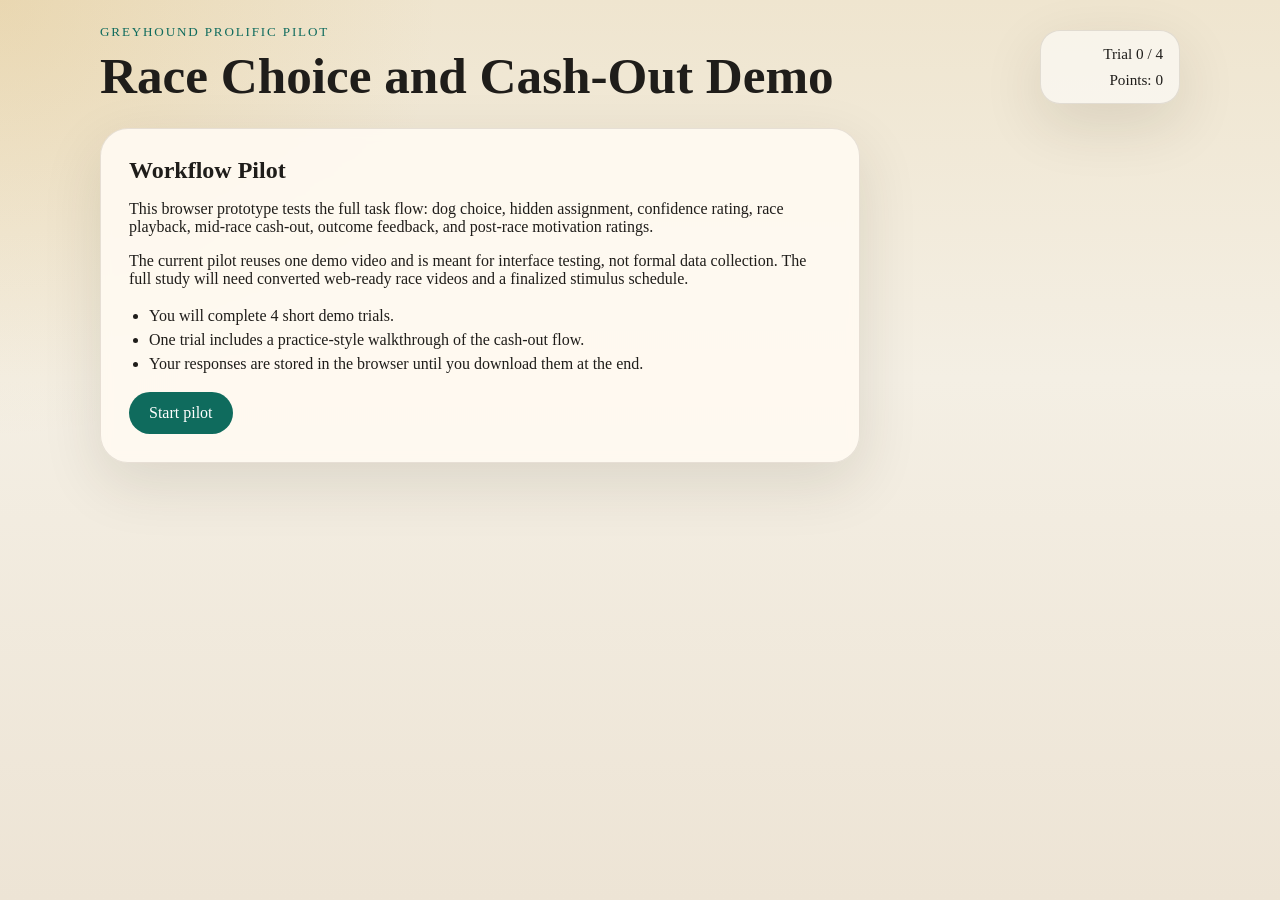
==== docs/index.html @ 914d217c "Make race playback more realistic and lock video UI" ====
<!doctype html>
<html lang="en">
  <head>
    <meta charset="utf-8">
    <meta name="viewport" content="width=device-width, initial-scale=1">
    <title>Greyhound Pilot Task</title>
    <link rel="stylesheet" href="./styles.css">
  </head>
  <body>
    <main class="app-shell">
      <header class="topbar">
        <div>
          <p class="eyebrow">Greyhound Prolific Pilot</p>
          <h1>Race Choice and Cash-Out Demo</h1>
        </div>
        <div class="status">
          <span id="trial-status">Trial 0 / 0</span>
          <span id="points-status">Points: 0</span>
        </div>
      </header>

      <section id="screen-intro" class="screen active">
        <div class="card narrow">
          <h2>Workflow Pilot</h2>
          <p>
            This browser prototype tests the full task flow: dog choice, hidden assignment,
            confidence rating, race playback, mid-race cash-out, outcome feedback, and
            post-race motivation ratings.
          </p>
          <p>
            The current pilot reuses one demo video and is meant for interface testing, not
            formal data collection. The full study will need converted web-ready race videos
            and a finalized stimulus schedule.
          </p>
          <ul class="plain-list">
            <li>You will complete 4 short demo trials.</li>
            <li>One trial includes a practice-style walkthrough of the cash-out flow.</li>
            <li>Your responses are stored in the browser until you download them at the end.</li>
          </ul>
          <button id="start-button" class="button primary">Start pilot</button>
        </div>
      </section>

      <section id="screen-choice" class="screen">
        <div class="card">
          <div class="card-head">
            <div>
              <p class="eyebrow" id="condition-chip">Condition</p>
              <h2>Choose your dog</h2>
            </div>
            <p class="muted" id="choice-copy">Pick one dog for this race.</p>
          </div>
          <div id="dog-grid" class="dog-grid"></div>
          <div class="actions">
            <button id="choice-next" class="button primary" disabled>Continue</button>
          </div>
        </div>
      </section>

      <section id="screen-assignment" class="screen">
        <div class="card narrow">
          <p class="eyebrow">Trap Assignment</p>
          <h2 id="assignment-title">Your dog is ready</h2>
          <p id="assignment-copy"></p>
          <button id="assignment-next" class="button primary">Rate confidence</button>
        </div>
      </section>

      <section id="screen-confidence" class="screen">
        <div class="card narrow">
          <p class="eyebrow">Pre-race rating</p>
          <h2>How confident are you that your dog will win?</h2>
          <label class="slider-wrap" for="confidence-slider">
            <span>Not at all confident</span>
            <input id="confidence-slider" type="range" min="0" max="100" step="1" value="50">
            <span>Very confident</span>
          </label>
          <p class="value-readout"><span id="confidence-value">50</span>/100</p>
          <button id="confidence-next" class="button primary">Watch race</button>
        </div>
      </section>

      <section id="screen-race" class="screen">
        <div class="card">
          <div class="card-head">
            <div>
              <p class="eyebrow">Race video</p>
              <h2 id="race-title">Follow your dog</h2>
            </div>
            <p class="muted" id="race-copy"></p>
          </div>
          <div class="video-wrap">
            <video
              id="race-video"
              playsinline
              webkit-playsinline
              preload="auto"
              disablepictureinpicture
              disableremoteplayback
              controlslist="nodownload nofullscreen noplaybackrate noremoteplayback"
              tabindex="-1"
            ></video>
            <div id="race-intro-panel" class="overlay-panel race-intro-panel hidden">
              <p class="eyebrow">Starting boxes</p>
              <h3 id="race-intro-title">Race starts in 3</h3>
              <div class="signal-lights" aria-hidden="true">
                <span class="signal-light"></span>
                <span class="signal-light"></span>
                <span class="signal-light"></span>
              </div>
              <p id="race-intro-copy">Keep your eyes on your trap. The race will begin automatically.</p>
            </div>
            <div id="video-fallback" class="video-fallback hidden">
              <h3>Video unavailable</h3>
              <p>
                This pilot expects a browser-compatible video file. If this appears, the task
                flow is still working but the clip could not be played in your browser.
              </p>
            </div>
          </div>
          <div id="cashout-panel" class="overlay-panel hidden">
            <p class="eyebrow">Cash-out offer</p>
            <h3 id="cashout-title">Cash out now?</h3>
            <p id="cashout-copy"></p>
            <p id="cashout-timer" class="cashout-timer"></p>
            <div class="button-row">
              <button id="cashout-accept" class="button secondary">Cash out now</button>
              <button id="cashout-reject" class="button primary">Keep betting</button>
            </div>
          </div>
          <p id="race-helper" class="helper-text">
            The race will pause automatically if a cash-out offer appears.
          </p>
        </div>
      </section>

      <section id="screen-result" class="screen">
        <div class="card narrow">
          <p class="eyebrow">Outcome</p>
          <h2 id="result-title">Race complete</h2>
          <p id="result-copy"></p>
          <div class="result-grid">
            <div>
              <span class="result-label">Dog</span>
              <strong id="result-dog"></strong>
            </div>
            <div>
              <span class="result-label">Trap</span>
              <strong id="result-trap"></strong>
            </div>
            <div>
              <span class="result-label">Finish</span>
              <strong id="result-place"></strong>
            </div>
            <div>
              <span class="result-label">Points this trial</span>
              <strong id="result-points"></strong>
            </div>
          </div>
          <button id="result-next" class="button primary">Continue</button>
        </div>
      </section>

      <section id="screen-postrace" class="screen">
        <div class="card narrow">
          <p class="eyebrow">Post-race ratings</p>
          <h2>How did that race feel?</h2>
          <div class="question-block">
            <label for="pleased-slider">How pleased were you with the outcome of this race?</label>
            <input id="pleased-slider" type="range" min="0" max="100" step="1" value="50">
            <p class="value-readout"><span id="pleased-value">50</span>/100</p>
          </div>
          <div class="question-block">
            <label for="motivation-slider">Right now, how much do you want to play the next race?</label>
            <input id="motivation-slider" type="range" min="0" max="100" step="1" value="50">
            <p class="value-readout"><span id="motivation-value">50</span>/100</p>
          </div>
          <div class="question-block">
            <label for="luck-slider">How lucky or unlucky do you feel right now?</label>
            <input id="luck-slider" type="range" min="0" max="100" step="1" value="50">
            <p class="value-readout"><span id="luck-value">50</span>/100</p>
          </div>
          <button id="postrace-next" class="button primary">Next</button>
        </div>
      </section>

      <section id="screen-finish" class="screen">
        <div class="card narrow">
          <p class="eyebrow">Pilot complete</p>
          <h2>Session summary</h2>
          <p id="finish-copy"></p>
          <div class="button-row">
            <button id="download-json" class="button primary">Download JSON</button>
            <button id="download-csv" class="button secondary">Download CSV</button>
          </div>
          <div class="button-row">
            <button id="restart-button" class="button ghost">Run pilot again</button>
          </div>
        </div>
      </section>
    </main>

    <script src="./trial-config.js"></script>
    <script src="./app.js"></script>
  </body>
</html>
---- docs/styles.css ----
:root {
  color-scheme: light;
  --bg: #f4efe4;
  --panel: rgba(255, 250, 241, 0.92);
  --panel-strong: #fff9ef;
  --text: #1f1d1a;
  --muted: #6a6256;
  --line: rgba(56, 45, 30, 0.12);
  --primary: #0f6b5d;
  --primary-dark: #0a5247;
  --secondary: #cc9a2b;
  --shadow: 0 20px 60px rgba(53, 39, 16, 0.12);
}

* {
  box-sizing: border-box;
}

body {
  margin: 0;
  min-height: 100vh;
  font-family: Georgia, "Times New Roman", serif;
  background:
    radial-gradient(circle at top left, rgba(207, 153, 42, 0.18), transparent 28%),
    linear-gradient(180deg, #efe5cf 0%, var(--bg) 42%, #ede4d5 100%);
  color: var(--text);
}

button,
input {
  font: inherit;
}

.app-shell {
  width: min(1080px, calc(100vw - 32px));
  margin: 0 auto;
  padding: 24px 0 48px;
}

.topbar {
  display: flex;
  justify-content: space-between;
  gap: 16px;
  align-items: end;
  margin-bottom: 24px;
}

.topbar h1,
.card h2 {
  margin: 0;
  line-height: 1.1;
}

.topbar h1 {
  font-size: clamp(2rem, 4vw, 3.2rem);
}

.eyebrow {
  margin: 0 0 8px;
  font-size: 0.82rem;
  letter-spacing: 0.14em;
  text-transform: uppercase;
  color: var(--primary);
}

.status {
  display: flex;
  flex-direction: column;
  gap: 8px;
  min-width: 140px;
  padding: 14px 16px;
  border: 1px solid var(--line);
  border-radius: 20px;
  background: rgba(255, 255, 255, 0.55);
  box-shadow: var(--shadow);
  font-size: 0.95rem;
  text-align: right;
}

.screen {
  display: none;
}

.screen.active {
  display: block;
}

.card {
  position: relative;
  padding: 28px;
  border: 1px solid var(--line);
  border-radius: 28px;
  background: var(--panel);
  box-shadow: var(--shadow);
  backdrop-filter: blur(6px);
}

.card.narrow {
  max-width: 760px;
}

.card-head {
  display: flex;
  justify-content: space-between;
  gap: 16px;
  align-items: end;
  margin-bottom: 24px;
}

.muted,
.helper-text {
  color: var(--muted);
}

.plain-list {
  padding-left: 20px;
  line-height: 1.5;
}

.dog-grid {
  display: grid;
  grid-template-columns: repeat(3, minmax(0, 1fr));
  gap: 14px;
}

.dog-card {
  padding: 18px;
  border: 1px solid var(--line);
  border-radius: 22px;
  background: var(--panel-strong);
  cursor: pointer;
  transition: transform 120ms ease, border-color 120ms ease, box-shadow 120ms ease;
}

.dog-card:hover,
.dog-card:focus-visible {
  transform: translateY(-2px);
  border-color: rgba(15, 107, 93, 0.35);
  box-shadow: 0 12px 24px rgba(15, 107, 93, 0.12);
}

.dog-card.selected {
  border-color: var(--primary);
  box-shadow: 0 16px 30px rgba(15, 107, 93, 0.18);
}

.dog-card h3 {
  margin: 0 0 12px;
  font-size: 1.2rem;
}

.dog-stats {
  display: grid;
  gap: 6px;
  color: var(--muted);
  font-size: 0.95rem;
}

.actions,
.button-row {
  display: flex;
  gap: 12px;
  margin-top: 24px;
  flex-wrap: wrap;
}

.button {
  border: 0;
  border-radius: 999px;
  padding: 12px 20px;
  cursor: pointer;
  transition: transform 120ms ease, opacity 120ms ease, background 120ms ease;
}

.button:hover,
.button:focus-visible {
  transform: translateY(-1px);
}

.button.primary {
  background: var(--primary);
  color: #fff;
}

.button.primary:hover,
.button.primary:focus-visible {
  background: var(--primary-dark);
}

.button.secondary {
  background: #f0e0b6;
  color: #3f2f10;
}

.button.ghost {
  background: transparent;
  color: var(--text);
  border: 1px solid var(--line);
}

.button:disabled {
  opacity: 0.45;
  cursor: not-allowed;
  transform: none;
}

.slider-wrap {
  display: grid;
  gap: 12px;
  margin-top: 22px;
}

input[type="range"] {
  width: 100%;
}

.value-readout {
  margin: 12px 0 0;
  font-weight: 700;
}

.video-wrap {
  position: relative;
  overflow: hidden;
  border-radius: 24px;
  border: 1px solid var(--line);
  background: #13110f;
  min-height: 360px;
}

#race-video,
.video-fallback {
  width: 100%;
  min-height: 360px;
}

#race-video {
  display: block;
  pointer-events: none;
}

#race-video::-webkit-media-controls,
#race-video::-webkit-media-controls-enclosure,
#race-video::-webkit-media-controls-panel,
#race-video::-webkit-media-controls-play-button,
#race-video::-webkit-media-controls-start-playback-button,
#race-video::-webkit-media-controls-timeline,
#race-video::-webkit-media-controls-current-time-display,
#race-video::-webkit-media-controls-time-remaining-display,
#race-video::-webkit-media-controls-fullscreen-button,
#race-video::-webkit-media-controls-mute-button,
#race-video::-webkit-media-controls-volume-slider {
  display: none !important;
  -webkit-appearance: none;
}

.video-fallback {
  display: grid;
  place-items: center;
  padding: 32px;
  color: #f6efe3;
  text-align: center;
}

.overlay-panel {
  position: absolute;
  inset: 18px;
  display: grid;
  align-content: center;
  padding: 26px;
  border-radius: 22px;
  background: rgba(20, 17, 13, 0.88);
  color: #fff8eb;
}

.race-intro-panel {
  text-align: center;
}

.signal-lights {
  display: flex;
  justify-content: center;
  gap: 14px;
  margin: 18px 0;
}

.signal-light {
  width: 18px;
  height: 18px;
  border-radius: 999px;
  background: rgba(255, 255, 255, 0.18);
  box-shadow: inset 0 0 0 1px rgba(255, 255, 255, 0.14);
}

.signal-light.active {
  background: #f25f3a;
  box-shadow: 0 0 18px rgba(242, 95, 58, 0.55);
}

.signal-light.go {
  background: #2fbf71;
  box-shadow: 0 0 18px rgba(47, 191, 113, 0.6);
}

.cashout-timer {
  margin: 6px 0 0;
  color: #f0e0b6;
  font-weight: 700;
}

.hidden {
  display: none;
}

.result-grid {
  display: grid;
  grid-template-columns: repeat(2, minmax(0, 1fr));
  gap: 18px;
  margin-top: 24px;
  padding: 18px;
  border: 1px solid var(--line);
  border-radius: 20px;
  background: rgba(255, 255, 255, 0.5);
}

.result-label {
  display: block;
  margin-bottom: 4px;
  color: var(--muted);
  font-size: 0.9rem;
}

.question-block + .question-block {
  margin-top: 24px;
}

@media (max-width: 900px) {
  .dog-grid {
    grid-template-columns: repeat(2, minmax(0, 1fr));
  }
}

@media (max-width: 700px) {
  .app-shell {
    width: min(100vw - 20px, 1080px);
    padding-top: 16px;
  }

  .topbar,
  .card-head {
    flex-direction: column;
    align-items: start;
  }

  .status {
    width: 100%;
    text-align: left;
  }

  .dog-grid,
  .result-grid {
    grid-template-columns: 1fr;
  }

  .card {
    padding: 20px;
  }
}
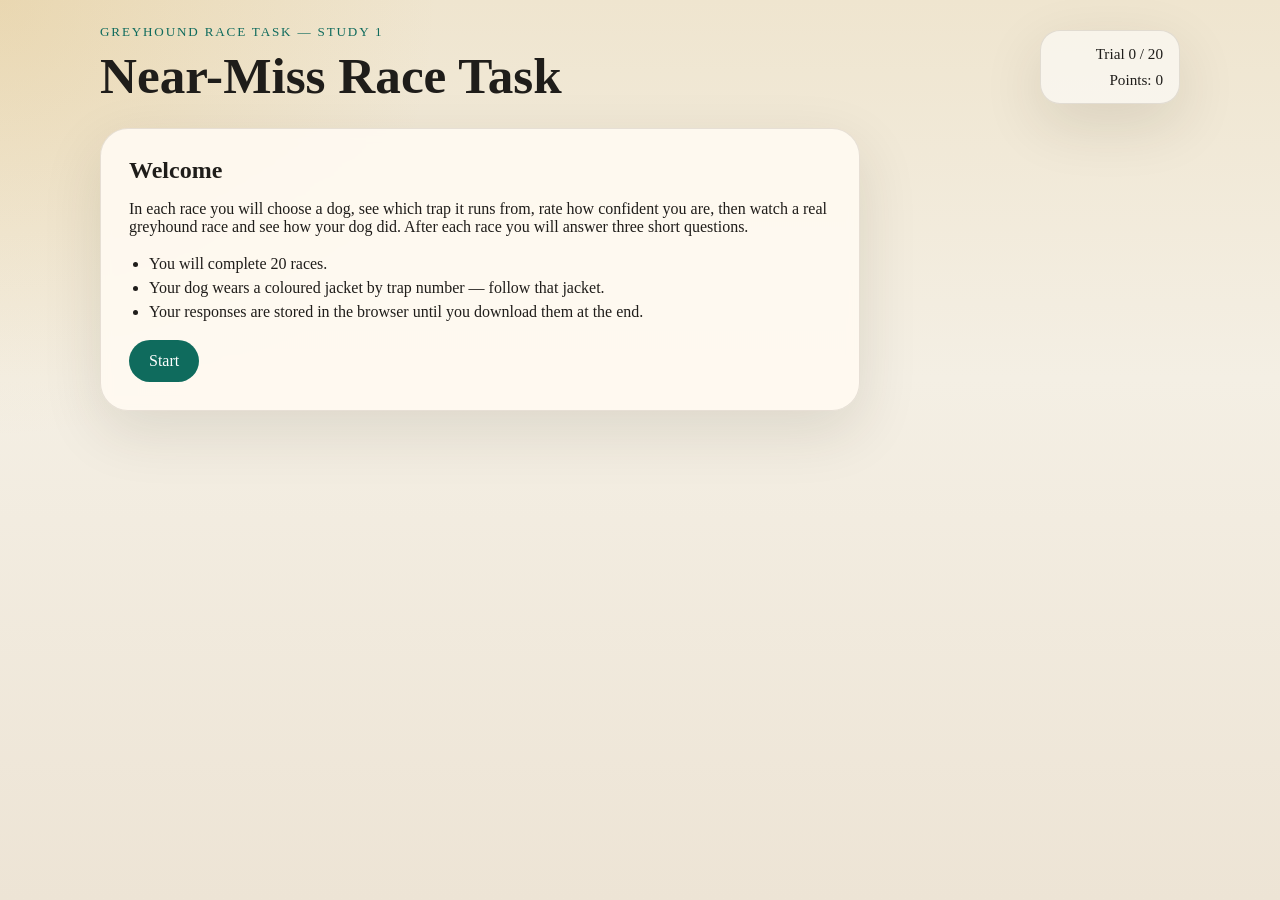
==== commit cfee0b89: "Build Study 1 task: 4 conditions, real race videos Replace the single-clip demo with the real 4-cond" ====
--- a/docs/index.html
+++ b/docs/index.html
@@ -10,8 +10,8 @@
     <main class="app-shell">
       <header class="topbar">
         <div>
-          <p class="eyebrow">Greyhound Prolific Pilot</p>
-          <h1>Race Choice and Cash-Out Demo</h1>
+          <p class="eyebrow">Greyhound Race Task — Study 1</p>
+          <h1>Near-Miss Race Task</h1>
         </div>
         <div class="status">
           <span id="trial-status">Trial 0 / 0</span>
@@ -21,23 +21,18 @@
 
       <section id="screen-intro" class="screen active">
         <div class="card narrow">
-          <h2>Workflow Pilot</h2>
+          <h2>Welcome</h2>
           <p>
-            This browser prototype tests the full task flow: dog choice, hidden assignment,
-            confidence rating, race playback, mid-race cash-out, outcome feedback, and
-            post-race motivation ratings.
-          </p>
-          <p>
-            The current pilot reuses one demo video and is meant for interface testing, not
-            formal data collection. The full study will need converted web-ready race videos
-            and a finalized stimulus schedule.
+            In each race you will choose a dog, see which trap it runs from, rate how
+            confident you are, then watch a real greyhound race and see how your dog did.
+            After each race you will answer three short questions.
           </p>
           <ul class="plain-list">
-            <li>You will complete 4 short demo trials.</li>
-            <li>One trial includes a practice-style walkthrough of the cash-out flow.</li>
+            <li>You will complete 20 races.</li>
+            <li>Your dog wears a coloured jacket by trap number — follow that jacket.</li>
             <li>Your responses are stored in the browser until you download them at the end.</li>
           </ul>
-          <button id="start-button" class="button primary">Start pilot</button>
+          <button id="start-button" class="button primary">Start</button>
         </div>
       </section>
 
@@ -61,6 +56,7 @@
         <div class="card narrow">
           <p class="eyebrow">Trap Assignment</p>
           <h2 id="assignment-title">Your dog is ready</h2>
+          <div class="jacket-badge" id="assignment-jacket" aria-hidden="true"></div>
           <p id="assignment-copy"></p>
           <button id="assignment-next" class="button primary">Rate confidence</button>
         </div>
@@ -72,11 +68,12 @@
           <h2>How confident are you that your dog will win?</h2>
           <label class="slider-wrap" for="confidence-slider">
             <span>Not at all confident</span>
-            <input id="confidence-slider" type="range" min="0" max="100" step="1" value="50">
+            <input id="confidence-slider" class="untouched" type="range" min="0" max="100" step="1" value="50">
             <span>Very confident</span>
           </label>
-          <p class="value-readout"><span id="confidence-value">50</span>/100</p>
-          <button id="confidence-next" class="button primary">Watch race</button>
+          <p class="value-readout"><span id="confidence-value">–</span>/100</p>
+          <p class="helper-text">Drag the slider to answer.</p>
+          <button id="confidence-next" class="button primary" disabled>Watch race</button>
         </div>
       </section>
 
@@ -167,20 +164,33 @@
           <h2>How did that race feel?</h2>
           <div class="question-block">
             <label for="pleased-slider">How pleased were you with the outcome of this race?</label>
-            <input id="pleased-slider" type="range" min="0" max="100" step="1" value="50">
-            <p class="value-readout"><span id="pleased-value">50</span>/100</p>
+            <input id="pleased-slider" class="untouched" type="range" min="0" max="100" step="1" value="50">
+            <p class="value-readout"><span id="pleased-value">–</span>/100</p>
           </div>
           <div class="question-block">
             <label for="motivation-slider">Right now, how much do you want to play the next race?</label>
-            <input id="motivation-slider" type="range" min="0" max="100" step="1" value="50">
-            <p class="value-readout"><span id="motivation-value">50</span>/100</p>
+            <input id="motivation-slider" class="untouched" type="range" min="0" max="100" step="1" value="50">
+            <p class="value-readout"><span id="motivation-value">–</span>/100</p>
           </div>
           <div class="question-block">
             <label for="luck-slider">How lucky or unlucky do you feel right now?</label>
-            <input id="luck-slider" type="range" min="0" max="100" step="1" value="50">
-            <p class="value-readout"><span id="luck-value">50</span>/100</p>
-          </div>
-          <button id="postrace-next" class="button primary">Next</button>
+            <input id="luck-slider" class="untouched" type="range" min="0" max="100" step="1" value="50">
+            <p class="value-readout"><span id="luck-value">–</span>/100</p>
+          </div>
+          <p class="helper-text">Drag each slider to answer.</p>
+          <button id="postrace-next" class="button primary" disabled>Next</button>
+        </div>
+      </section>
+
+      <section id="screen-pgsi" class="screen">
+        <div class="card narrow">
+          <p class="eyebrow">Questionnaire</p>
+          <h2>Problem Gambling Severity Index</h2>
+          <p class="muted">
+            Thinking about the last 12 months, please answer the following questions.
+          </p>
+          <div id="pgsi-form" class="pgsi-form"></div>
+          <button id="pgsi-next" class="button primary" disabled>Finish study</button>
         </div>
       </section>
 
--- a/docs/styles.css
+++ b/docs/styles.css
@@ -334,6 +334,37 @@
   margin-top: 24px;
 }
 
+.pgsi-form {
+  display: grid;
+  gap: 18px;
+  margin-top: 22px;
+}
+
+.pgsi-item {
+  padding: 18px;
+  border: 1px solid var(--line);
+  border-radius: 20px;
+  background: rgba(255, 255, 255, 0.52);
+}
+
+.pgsi-item legend {
+  margin-bottom: 10px;
+  font-weight: 700;
+}
+
+.pgsi-options {
+  display: grid;
+  grid-template-columns: repeat(2, minmax(0, 1fr));
+  gap: 10px 14px;
+}
+
+.pgsi-option {
+  display: flex;
+  align-items: center;
+  gap: 8px;
+  color: var(--muted);
+}
+
 @media (max-width: 900px) {
   .dog-grid {
     grid-template-columns: repeat(2, minmax(0, 1fr));
@@ -358,7 +389,8 @@
   }
 
   .dog-grid,
-  .result-grid {
+  .result-grid,
+  .pgsi-options {
     grid-template-columns: 1fr;
   }
 
@@ -366,3 +398,23 @@
     padding: 20px;
   }
 }
+
+/* Study 1 additions */
+.jacket-badge {
+  width: 64px;
+  height: 64px;
+  border-radius: 12px;
+  display: flex;
+  align-items: center;
+  justify-content: center;
+  font-size: 28px;
+  font-weight: 700;
+  margin: 4px 0 12px;
+  border: 2px solid rgba(0, 0, 0, 0.25);
+  box-shadow: inset 0 0 0 2px rgba(255, 255, 255, 0.25);
+}
+
+input[type="range"].untouched {
+  opacity: 0.55;
+  filter: grayscale(0.4);
+}
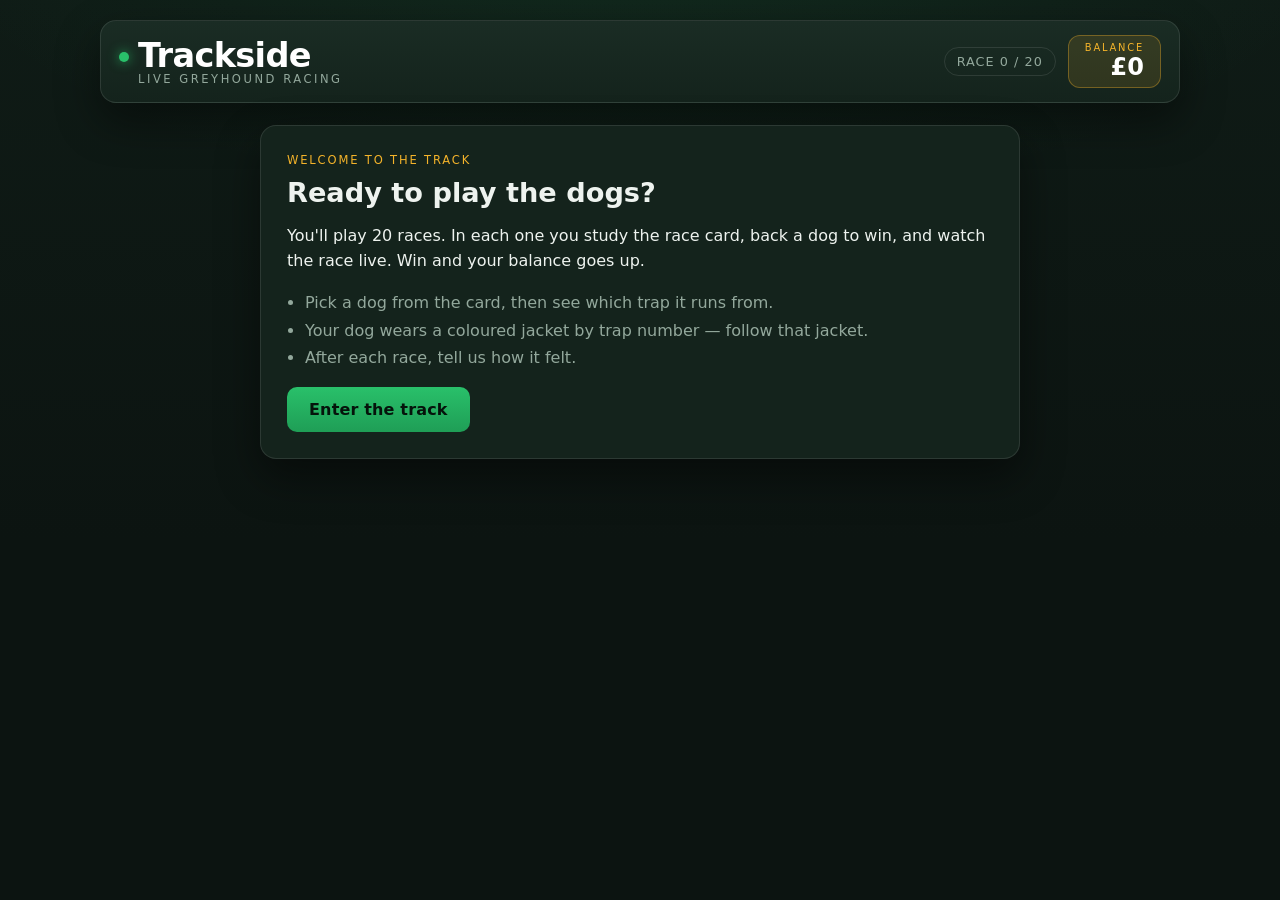
==== commit 1c7b01c7: "Reskin as a betting display; restore dog stats; unique names - Rebrand the participant-facing task a" ====
--- a/docs/index.html
+++ b/docs/index.html
@@ -3,36 +3,39 @@
   <head>
     <meta charset="utf-8">
     <meta name="viewport" content="width=device-width, initial-scale=1">
-    <title>Greyhound Pilot Task</title>
+    <title>Trackside — Live Greyhound Racing</title>
     <link rel="stylesheet" href="./styles.css">
   </head>
   <body>
     <main class="app-shell">
       <header class="topbar">
-        <div>
-          <p class="eyebrow">Greyhound Race Task — Study 1</p>
-          <h1>Near-Miss Race Task</h1>
+        <div class="brand">
+          <span class="brand-mark">Trackside</span>
+          <span class="brand-tag">Live Greyhound Racing</span>
         </div>
         <div class="status">
-          <span id="trial-status">Trial 0 / 0</span>
-          <span id="points-status">Points: 0</span>
+          <span class="status-race" id="trial-status">Race 0 / 0</span>
+          <span class="status-balance">
+            <span class="balance-label">Balance</span>
+            <span class="balance-amount" id="points-status">£0</span>
+          </span>
         </div>
       </header>
 
       <section id="screen-intro" class="screen active">
         <div class="card narrow">
-          <h2>Welcome</h2>
+          <p class="eyebrow">Welcome to the track</p>
+          <h2>Ready to play the dogs?</h2>
           <p>
-            In each race you will choose a dog, see which trap it runs from, rate how
-            confident you are, then watch a real greyhound race and see how your dog did.
-            After each race you will answer three short questions.
+            You'll play 20 races. In each one you study the race card, back a dog to win,
+            and watch the race live. Win and your balance goes up.
           </p>
           <ul class="plain-list">
-            <li>You will complete 20 races.</li>
+            <li>Pick a dog from the card, then see which trap it runs from.</li>
             <li>Your dog wears a coloured jacket by trap number — follow that jacket.</li>
-            <li>Your responses are stored in the browser until you download them at the end.</li>
+            <li>After each race, tell us how it felt.</li>
           </ul>
-          <button id="start-button" class="button primary">Start</button>
+          <button id="start-button" class="button primary">Enter the track</button>
         </div>
       </section>
 
@@ -40,25 +43,25 @@
         <div class="card">
           <div class="card-head">
             <div>
-              <p class="eyebrow" id="condition-chip">Condition</p>
-              <h2>Choose your dog</h2>
-            </div>
-            <p class="muted" id="choice-copy">Pick one dog for this race.</p>
+              <p class="eyebrow" id="condition-chip">Race</p>
+              <h2>Race card</h2>
+            </div>
+            <p class="muted" id="choice-copy">Study the card and back a dog to win.</p>
           </div>
           <div id="dog-grid" class="dog-grid"></div>
           <div class="actions">
-            <button id="choice-next" class="button primary" disabled>Continue</button>
+            <button id="choice-next" class="button primary" disabled>Place bet</button>
           </div>
         </div>
       </section>
 
       <section id="screen-assignment" class="screen">
         <div class="card narrow">
-          <p class="eyebrow">Trap Assignment</p>
+          <p class="eyebrow">Bet placed</p>
           <h2 id="assignment-title">Your dog is ready</h2>
           <div class="jacket-badge" id="assignment-jacket" aria-hidden="true"></div>
           <p id="assignment-copy"></p>
-          <button id="assignment-next" class="button primary">Rate confidence</button>
+          <button id="assignment-next" class="button primary">Continue</button>
         </div>
       </section>
 
@@ -150,7 +153,7 @@
               <strong id="result-place"></strong>
             </div>
             <div>
-              <span class="result-label">Points this trial</span>
+              <span class="result-label">Returns</span>
               <strong id="result-points"></strong>
             </div>
           </div>
@@ -196,7 +199,7 @@
 
       <section id="screen-finish" class="screen">
         <div class="card narrow">
-          <p class="eyebrow">Pilot complete</p>
+          <p class="eyebrow">That's the last race</p>
           <h2>Session summary</h2>
           <p id="finish-copy"></p>
           <div class="button-row">
@@ -204,7 +207,7 @@
             <button id="download-csv" class="button secondary">Download CSV</button>
           </div>
           <div class="button-row">
-            <button id="restart-button" class="button ghost">Run pilot again</button>
+            <button id="restart-button" class="button ghost">Play again</button>
           </div>
         </div>
       </section>
--- a/docs/styles.css
+++ b/docs/styles.css
@@ -1,243 +1,310 @@
 :root {
-  color-scheme: light;
-  --bg: #f4efe4;
-  --panel: rgba(255, 250, 241, 0.92);
-  --panel-strong: #fff9ef;
-  --text: #1f1d1a;
-  --muted: #6a6256;
-  --line: rgba(56, 45, 30, 0.12);
-  --primary: #0f6b5d;
-  --primary-dark: #0a5247;
-  --secondary: #cc9a2b;
-  --shadow: 0 20px 60px rgba(53, 39, 16, 0.12);
-}
-
-* {
-  box-sizing: border-box;
-}
+  color-scheme: dark;
+  --bg: #0c1411;
+  --bg-2: #0f1b16;
+  --panel: #14231c;
+  --panel-2: #1a2c24;
+  --line: rgba(255, 255, 255, 0.10);
+  --line-strong: rgba(255, 255, 255, 0.18);
+  --text: #eef3ef;
+  --muted: #93a89c;
+  --gold: #f4b32a;
+  --gold-dark: #c8901a;
+  --green: #29c06a;
+  --green-dark: #1f9e56;
+  --red: #e0533d;
+  --shadow: 0 18px 44px rgba(0, 0, 0, 0.45);
+  --radius: 16px;
+  --font: system-ui, -apple-system, "Segoe UI", Roboto, Helvetica, Arial, sans-serif;
+  --mono: "SF Mono", ui-monospace, "Roboto Mono", Menlo, Consolas, monospace;
+}
+
+* { box-sizing: border-box; }
 
 body {
   margin: 0;
   min-height: 100vh;
-  font-family: Georgia, "Times New Roman", serif;
+  font-family: var(--font);
+  color: var(--text);
   background:
-    radial-gradient(circle at top left, rgba(207, 153, 42, 0.18), transparent 28%),
-    linear-gradient(180deg, #efe5cf 0%, var(--bg) 42%, #ede4d5 100%);
-  color: var(--text);
-}
-
-button,
-input {
-  font: inherit;
-}
+    radial-gradient(1200px 500px at 50% -10%, rgba(41, 192, 106, 0.10), transparent 60%),
+    linear-gradient(180deg, var(--bg-2) 0%, var(--bg) 60%);
+}
+
+button, input { font: inherit; }
 
 .app-shell {
-  width: min(1080px, calc(100vw - 32px));
+  width: min(1080px, calc(100vw - 28px));
   margin: 0 auto;
-  padding: 24px 0 48px;
-}
-
+  padding: 20px 0 48px;
+}
+
+/* ---- top bar / bookmaker header ---- */
 .topbar {
   display: flex;
   justify-content: space-between;
+  align-items: center;
   gap: 16px;
-  align-items: end;
-  margin-bottom: 24px;
-}
-
-.topbar h1,
-.card h2 {
-  margin: 0;
-  line-height: 1.1;
-}
-
-.topbar h1 {
-  font-size: clamp(2rem, 4vw, 3.2rem);
+  padding: 14px 18px;
+  margin-bottom: 22px;
+  border: 1px solid var(--line);
+  border-radius: var(--radius);
+  background: linear-gradient(180deg, var(--panel-2), var(--panel));
+  box-shadow: var(--shadow);
+}
+
+.brand { display: flex; flex-direction: column; line-height: 1.05; }
+
+.brand-mark {
+  font-size: clamp(1.5rem, 3.4vw, 2.1rem);
+  font-weight: 800;
+  letter-spacing: -0.02em;
+  color: #fff;
+}
+.brand-mark::before {
+  content: "";
+  display: inline-block;
+  width: 10px; height: 10px;
+  margin-right: 9px;
+  border-radius: 999px;
+  background: var(--green);
+  box-shadow: 0 0 12px rgba(41, 192, 106, 0.8);
+  vertical-align: middle;
+}
+.brand-tag {
+  font-size: 0.72rem;
+  letter-spacing: 0.22em;
+  text-transform: uppercase;
+  color: var(--muted);
+  margin-left: 19px;
+}
+
+.status { display: flex; align-items: center; gap: 12px; }
+
+.status-race {
+  font-size: 0.8rem;
+  letter-spacing: 0.08em;
+  text-transform: uppercase;
+  color: var(--muted);
+  padding: 6px 12px;
+  border: 1px solid var(--line);
+  border-radius: 999px;
+}
+
+.status-balance {
+  display: flex;
+  flex-direction: column;
+  align-items: flex-end;
+  padding: 6px 16px;
+  border-radius: 12px;
+  background: rgba(244, 179, 42, 0.12);
+  border: 1px solid rgba(244, 179, 42, 0.35);
+}
+.balance-label {
+  font-size: 0.62rem;
+  letter-spacing: 0.18em;
+  text-transform: uppercase;
+  color: var(--gold);
+}
+.balance-amount {
+  font-size: 1.5rem;
+  font-weight: 800;
+  color: #fff;
+  font-variant-numeric: tabular-nums;
 }
 
 .eyebrow {
   margin: 0 0 8px;
-  font-size: 0.82rem;
-  letter-spacing: 0.14em;
-  text-transform: uppercase;
-  color: var(--primary);
-}
-
-.status {
-  display: flex;
-  flex-direction: column;
-  gap: 8px;
-  min-width: 140px;
-  padding: 14px 16px;
-  border: 1px solid var(--line);
-  border-radius: 20px;
-  background: rgba(255, 255, 255, 0.55);
-  box-shadow: var(--shadow);
-  font-size: 0.95rem;
-  text-align: right;
-}
-
-.screen {
-  display: none;
-}
-
-.screen.active {
-  display: block;
-}
+  font-size: 0.72rem;
+  letter-spacing: 0.16em;
+  text-transform: uppercase;
+  color: var(--gold);
+}
+
+/* ---- screens / cards ---- */
+.screen { display: none; }
+.screen.active { display: block; }
 
 .card {
   position: relative;
-  padding: 28px;
-  border: 1px solid var(--line);
-  border-radius: 28px;
+  padding: 26px;
+  border: 1px solid var(--line);
+  border-radius: var(--radius);
   background: var(--panel);
   box-shadow: var(--shadow);
-  backdrop-filter: blur(6px);
-}
-
-.card.narrow {
-  max-width: 760px;
-}
+}
+.card.narrow { max-width: 760px; margin: 0 auto; }
+
+.card h2 { margin: 0 0 6px; line-height: 1.1; font-size: 1.7rem; }
+.card p { line-height: 1.55; }
 
 .card-head {
   display: flex;
   justify-content: space-between;
+  align-items: flex-end;
   gap: 16px;
-  align-items: end;
-  margin-bottom: 24px;
-}
-
-.muted,
-.helper-text {
-  color: var(--muted);
-}
-
-.plain-list {
-  padding-left: 20px;
-  line-height: 1.5;
-}
-
+  margin-bottom: 20px;
+  padding-bottom: 16px;
+  border-bottom: 1px solid var(--line);
+}
+.card-head h2 { font-size: 1.4rem; margin: 0; }
+
+.muted, .helper-text { color: var(--muted); }
+.helper-text { font-size: 0.9rem; }
+.plain-list { padding-left: 18px; line-height: 1.7; color: var(--muted); }
+
+/* ---- race card / dog choices ---- */
 .dog-grid {
   display: grid;
   grid-template-columns: repeat(3, minmax(0, 1fr));
-  gap: 14px;
+  gap: 12px;
 }
 
 .dog-card {
-  padding: 18px;
-  border: 1px solid var(--line);
-  border-radius: 22px;
-  background: var(--panel-strong);
+  position: relative;
+  display: flex;
+  flex-direction: column;
+  gap: 12px;
+  padding: 16px;
+  text-align: left;
+  border: 1px solid var(--line);
+  border-radius: 14px;
+  background: var(--panel-2);
+  color: var(--text);
   cursor: pointer;
   transition: transform 120ms ease, border-color 120ms ease, box-shadow 120ms ease;
 }
-
-.dog-card:hover,
-.dog-card:focus-visible {
+.dog-card:hover, .dog-card:focus-visible {
   transform: translateY(-2px);
-  border-color: rgba(15, 107, 93, 0.35);
-  box-shadow: 0 12px 24px rgba(15, 107, 93, 0.12);
-}
-
+  border-color: var(--line-strong);
+  box-shadow: 0 12px 22px rgba(0, 0, 0, 0.35);
+}
 .dog-card.selected {
-  border-color: var(--primary);
-  box-shadow: 0 16px 30px rgba(15, 107, 93, 0.18);
-}
-
-.dog-card h3 {
-  margin: 0 0 12px;
-  font-size: 1.2rem;
+  border-color: var(--gold);
+  box-shadow: 0 0 0 2px rgba(244, 179, 42, 0.35), var(--shadow);
+}
+
+.dog-card-top {
+  display: flex;
+  justify-content: space-between;
+  align-items: center;
+  gap: 10px;
+}
+.dog-card h3 { margin: 0; font-size: 1.05rem; line-height: 1.2; }
+
+.odds {
+  flex: none;
+  font-family: var(--mono);
+  font-weight: 700;
+  font-size: 0.95rem;
+  color: #0c1411;
+  background: var(--gold);
+  padding: 3px 9px;
+  border-radius: 8px;
 }
 
 .dog-stats {
   display: grid;
-  gap: 6px;
+  grid-template-columns: 1fr 1fr;
+  gap: 4px 12px;
+  font-size: 0.82rem;
   color: var(--muted);
-  font-size: 0.95rem;
-}
-
-.actions,
-.button-row {
+}
+.dog-stats span { display: flex; justify-content: space-between; gap: 8px; }
+.dog-stats em {
+  font-style: normal;
+  text-transform: uppercase;
+  letter-spacing: 0.06em;
+  font-size: 0.66rem;
+  color: #6f8378;
+  align-self: center;
+}
+.dog-stats span:first-child { grid-column: 1 / -1; }
+.dog-stats span:first-child em { color: var(--muted); }
+
+.pick-tag {
+  margin-top: auto;
+  text-align: center;
+  font-size: 0.72rem;
+  letter-spacing: 0.1em;
+  text-transform: uppercase;
+  color: var(--muted);
+  padding-top: 8px;
+  border-top: 1px dashed var(--line);
+}
+.dog-card.selected .pick-tag { color: var(--gold); font-weight: 700; }
+
+/* ---- buttons ---- */
+.actions, .button-row {
   display: flex;
   gap: 12px;
-  margin-top: 24px;
+  margin-top: 22px;
   flex-wrap: wrap;
 }
 
 .button {
   border: 0;
-  border-radius: 999px;
-  padding: 12px 20px;
+  border-radius: 10px;
+  padding: 13px 22px;
+  font-weight: 700;
+  letter-spacing: 0.01em;
   cursor: pointer;
   transition: transform 120ms ease, opacity 120ms ease, background 120ms ease;
 }
-
-.button:hover,
-.button:focus-visible {
-  transform: translateY(-1px);
-}
+.button:hover:not(:disabled), .button:focus-visible { transform: translateY(-1px); }
 
 .button.primary {
-  background: var(--primary);
-  color: #fff;
-}
-
-.button.primary:hover,
-.button.primary:focus-visible {
-  background: var(--primary-dark);
-}
+  background: linear-gradient(180deg, var(--green), var(--green-dark));
+  color: #05130b;
+}
+.button.primary:hover:not(:disabled) { background: var(--green); }
 
 .button.secondary {
-  background: #f0e0b6;
-  color: #3f2f10;
-}
-
+  background: transparent;
+  color: var(--gold);
+  border: 1px solid rgba(244, 179, 42, 0.5);
+}
 .button.ghost {
   background: transparent;
   color: var(--text);
   border: 1px solid var(--line);
 }
-
-.button:disabled {
-  opacity: 0.45;
-  cursor: not-allowed;
-  transform: none;
-}
-
+.button:disabled { opacity: 0.4; cursor: not-allowed; transform: none; }
+
+/* ---- sliders ---- */
 .slider-wrap {
   display: grid;
-  gap: 12px;
+  grid-template-columns: auto 1fr auto;
+  align-items: center;
+  gap: 14px;
   margin-top: 22px;
 }
+.slider-wrap span { font-size: 0.82rem; color: var(--muted); }
 
 input[type="range"] {
   width: 100%;
-}
+  accent-color: var(--gold);
+}
+input[type="range"].untouched { opacity: 0.5; filter: grayscale(0.5); }
 
 .value-readout {
-  margin: 12px 0 0;
-  font-weight: 700;
-}
-
+  margin: 14px 0 0;
+  font-weight: 800;
+  font-size: 1.1rem;
+  font-variant-numeric: tabular-nums;
+}
+
+/* ---- video ---- */
 .video-wrap {
   position: relative;
   overflow: hidden;
-  border-radius: 24px;
-  border: 1px solid var(--line);
-  background: #13110f;
+  border-radius: 12px;
+  border: 1px solid var(--line);
+  background: #050806;
   min-height: 360px;
 }
-
-#race-video,
-.video-fallback {
-  width: 100%;
-  min-height: 360px;
-}
-
-#race-video {
-  display: block;
-  pointer-events: none;
-}
+#race-video, .video-fallback { width: 100%; min-height: 360px; }
+#race-video { display: block; pointer-events: none; }
 
 #race-video::-webkit-media-controls,
 #race-video::-webkit-media-controls-enclosure,
@@ -254,167 +321,89 @@
   -webkit-appearance: none;
 }
 
-.video-fallback {
-  display: grid;
-  place-items: center;
-  padding: 32px;
-  color: #f6efe3;
-  text-align: center;
-}
+.video-fallback { display: grid; place-items: center; padding: 32px; text-align: center; color: var(--muted); }
 
 .overlay-panel {
   position: absolute;
-  inset: 18px;
+  inset: 16px;
   display: grid;
   align-content: center;
   padding: 26px;
-  border-radius: 22px;
-  background: rgba(20, 17, 13, 0.88);
-  color: #fff8eb;
-}
-
-.race-intro-panel {
+  border-radius: 12px;
+  background: rgba(6, 12, 9, 0.9);
+  color: #fff;
   text-align: center;
 }
-
-.signal-lights {
-  display: flex;
-  justify-content: center;
-  gap: 14px;
-  margin: 18px 0;
-}
-
+.overlay-panel h3 { margin: 6px 0; font-size: 1.6rem; }
+
+.signal-lights { display: flex; justify-content: center; gap: 14px; margin: 18px 0; }
 .signal-light {
-  width: 18px;
-  height: 18px;
+  width: 18px; height: 18px;
   border-radius: 999px;
-  background: rgba(255, 255, 255, 0.18);
-  box-shadow: inset 0 0 0 1px rgba(255, 255, 255, 0.14);
-}
-
-.signal-light.active {
-  background: #f25f3a;
-  box-shadow: 0 0 18px rgba(242, 95, 58, 0.55);
-}
-
-.signal-light.go {
-  background: #2fbf71;
-  box-shadow: 0 0 18px rgba(47, 191, 113, 0.6);
-}
-
-.cashout-timer {
-  margin: 6px 0 0;
-  color: #f0e0b6;
-  font-weight: 700;
-}
-
-.hidden {
-  display: none;
-}
-
+  background: rgba(255, 255, 255, 0.16);
+}
+.signal-light.active { background: var(--red); box-shadow: 0 0 18px rgba(224, 83, 61, 0.6); }
+.signal-light.go { background: var(--green); box-shadow: 0 0 18px rgba(41, 192, 106, 0.7); }
+
+.cashout-timer { margin: 6px 0 0; color: var(--gold); font-weight: 700; }
+.hidden { display: none; }
+
+/* ---- result ---- */
 .result-grid {
   display: grid;
   grid-template-columns: repeat(2, minmax(0, 1fr));
-  gap: 18px;
-  margin-top: 24px;
+  gap: 16px;
+  margin-top: 22px;
   padding: 18px;
   border: 1px solid var(--line);
-  border-radius: 20px;
-  background: rgba(255, 255, 255, 0.5);
-}
-
+  border-radius: 12px;
+  background: var(--panel-2);
+}
 .result-label {
   display: block;
   margin-bottom: 4px;
   color: var(--muted);
-  font-size: 0.9rem;
-}
-
-.question-block + .question-block {
-  margin-top: 24px;
-}
-
-.pgsi-form {
-  display: grid;
-  gap: 18px;
-  margin-top: 22px;
-}
-
+  font-size: 0.72rem;
+  letter-spacing: 0.08em;
+  text-transform: uppercase;
+}
+.result-grid strong { font-size: 1.15rem; }
+
+/* ---- jacket badge ---- */
+.jacket-badge {
+  width: 60px; height: 60px;
+  border-radius: 12px;
+  display: flex; align-items: center; justify-content: center;
+  font-size: 26px; font-weight: 800;
+  margin: 4px 0 14px;
+  border: 2px solid rgba(0, 0, 0, 0.35);
+  box-shadow: inset 0 0 0 2px rgba(255, 255, 255, 0.22);
+}
+
+/* ---- post-race + pgsi ---- */
+.question-block + .question-block { margin-top: 22px; }
+.question-block label { display: block; margin-bottom: 10px; }
+
+.pgsi-form { display: grid; gap: 14px; margin-top: 20px; }
 .pgsi-item {
-  padding: 18px;
-  border: 1px solid var(--line);
-  border-radius: 20px;
-  background: rgba(255, 255, 255, 0.52);
-}
-
-.pgsi-item legend {
-  margin-bottom: 10px;
-  font-weight: 700;
-}
-
-.pgsi-options {
-  display: grid;
-  grid-template-columns: repeat(2, minmax(0, 1fr));
-  gap: 10px 14px;
-}
-
-.pgsi-option {
-  display: flex;
-  align-items: center;
-  gap: 8px;
-  color: var(--muted);
-}
-
+  padding: 16px;
+  border: 1px solid var(--line);
+  border-radius: 12px;
+  background: var(--panel-2);
+}
+.pgsi-item legend { margin-bottom: 10px; font-weight: 700; }
+.pgsi-options { display: grid; grid-template-columns: repeat(2, minmax(0, 1fr)); gap: 8px 14px; }
+.pgsi-option { display: flex; align-items: center; gap: 8px; color: var(--muted); }
+
+/* ---- responsive ---- */
 @media (max-width: 900px) {
-  .dog-grid {
-    grid-template-columns: repeat(2, minmax(0, 1fr));
-  }
-}
-
-@media (max-width: 700px) {
-  .app-shell {
-    width: min(100vw - 20px, 1080px);
-    padding-top: 16px;
-  }
-
-  .topbar,
-  .card-head {
-    flex-direction: column;
-    align-items: start;
-  }
-
-  .status {
-    width: 100%;
-    text-align: left;
-  }
-
-  .dog-grid,
-  .result-grid,
-  .pgsi-options {
-    grid-template-columns: 1fr;
-  }
-
-  .card {
-    padding: 20px;
-  }
-}
-
-/* Study 1 additions */
-.jacket-badge {
-  width: 64px;
-  height: 64px;
-  border-radius: 12px;
-  display: flex;
-  align-items: center;
-  justify-content: center;
-  font-size: 28px;
-  font-weight: 700;
-  margin: 4px 0 12px;
-  border: 2px solid rgba(0, 0, 0, 0.25);
-  box-shadow: inset 0 0 0 2px rgba(255, 255, 255, 0.25);
-}
-
-input[type="range"].untouched {
-  opacity: 0.55;
-  filter: grayscale(0.4);
-}
+  .dog-grid { grid-template-columns: repeat(2, minmax(0, 1fr)); }
+}
+@media (max-width: 620px) {
+  .app-shell { width: calc(100vw - 20px); }
+  .topbar { flex-direction: row; align-items: center; }
+  .brand-mark { font-size: 1.3rem; }
+  .dog-grid, .result-grid, .pgsi-options { grid-template-columns: 1fr; }
+  .card { padding: 18px; }
+  .card-head { flex-direction: column; align-items: flex-start; }
+}
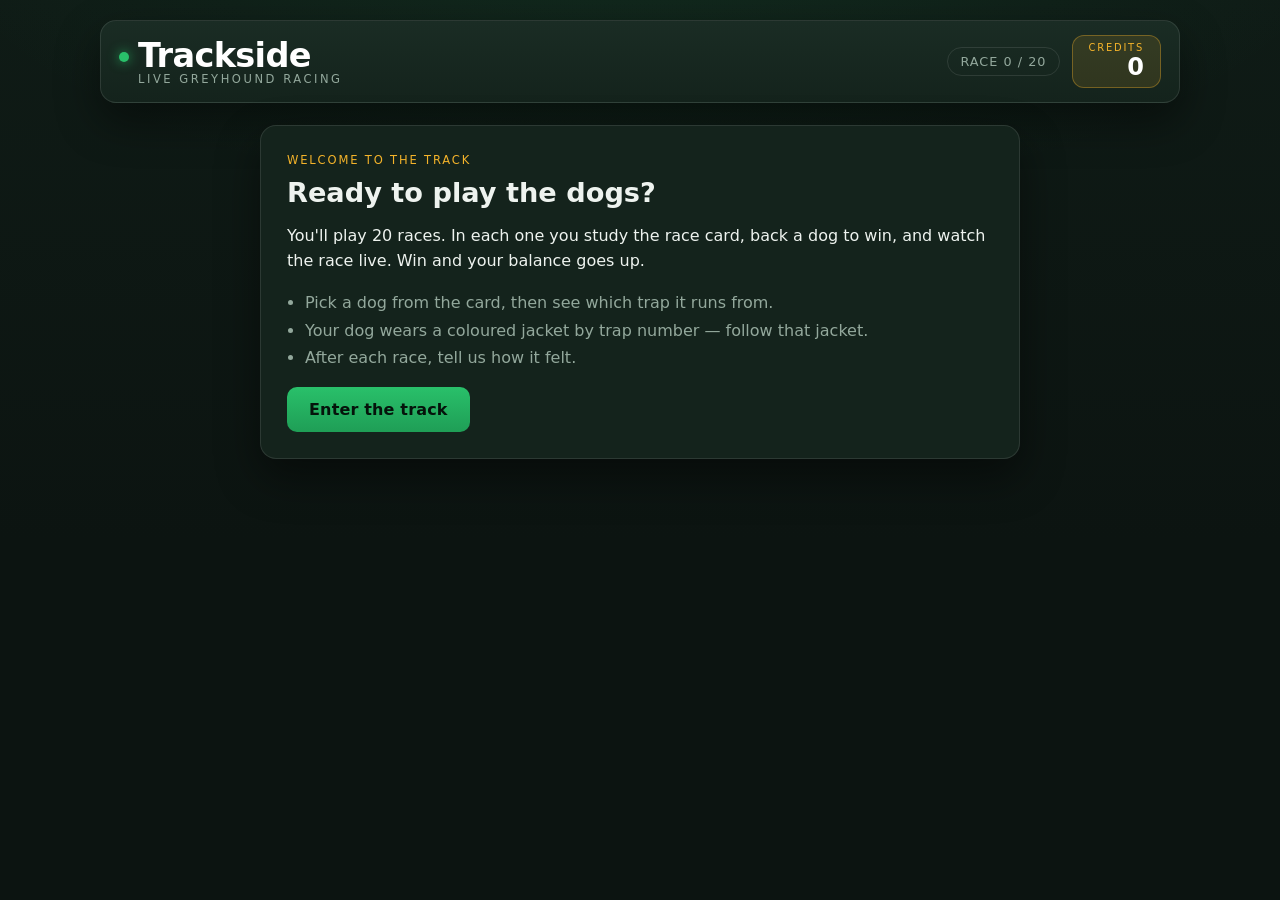
==== commit f6b58eac: "Credits display, £2+£2 payment, no-anchor random sliders - In-task tally is now "credits" (not £), s" ====
--- a/docs/index.html
+++ b/docs/index.html
@@ -16,8 +16,8 @@
         <div class="status">
           <span class="status-race" id="trial-status">Race 0 / 0</span>
           <span class="status-balance">
-            <span class="balance-label">Balance</span>
-            <span class="balance-amount" id="points-status">£0</span>
+            <span class="balance-label">Credits</span>
+            <span class="balance-amount" id="points-status">0</span>
           </span>
         </div>
       </header>
--- a/docs/styles.css
+++ b/docs/styles.css
@@ -184,24 +184,7 @@
   box-shadow: 0 0 0 2px rgba(244, 179, 42, 0.35), var(--shadow);
 }
 
-.dog-card-top {
-  display: flex;
-  justify-content: space-between;
-  align-items: center;
-  gap: 10px;
-}
 .dog-card h3 { margin: 0; font-size: 1.05rem; line-height: 1.2; }
-
-.odds {
-  flex: none;
-  font-family: var(--mono);
-  font-weight: 700;
-  font-size: 0.95rem;
-  color: #0c1411;
-  background: var(--gold);
-  padding: 3px 9px;
-  border-radius: 8px;
-}
 
 .dog-stats {
   display: grid;
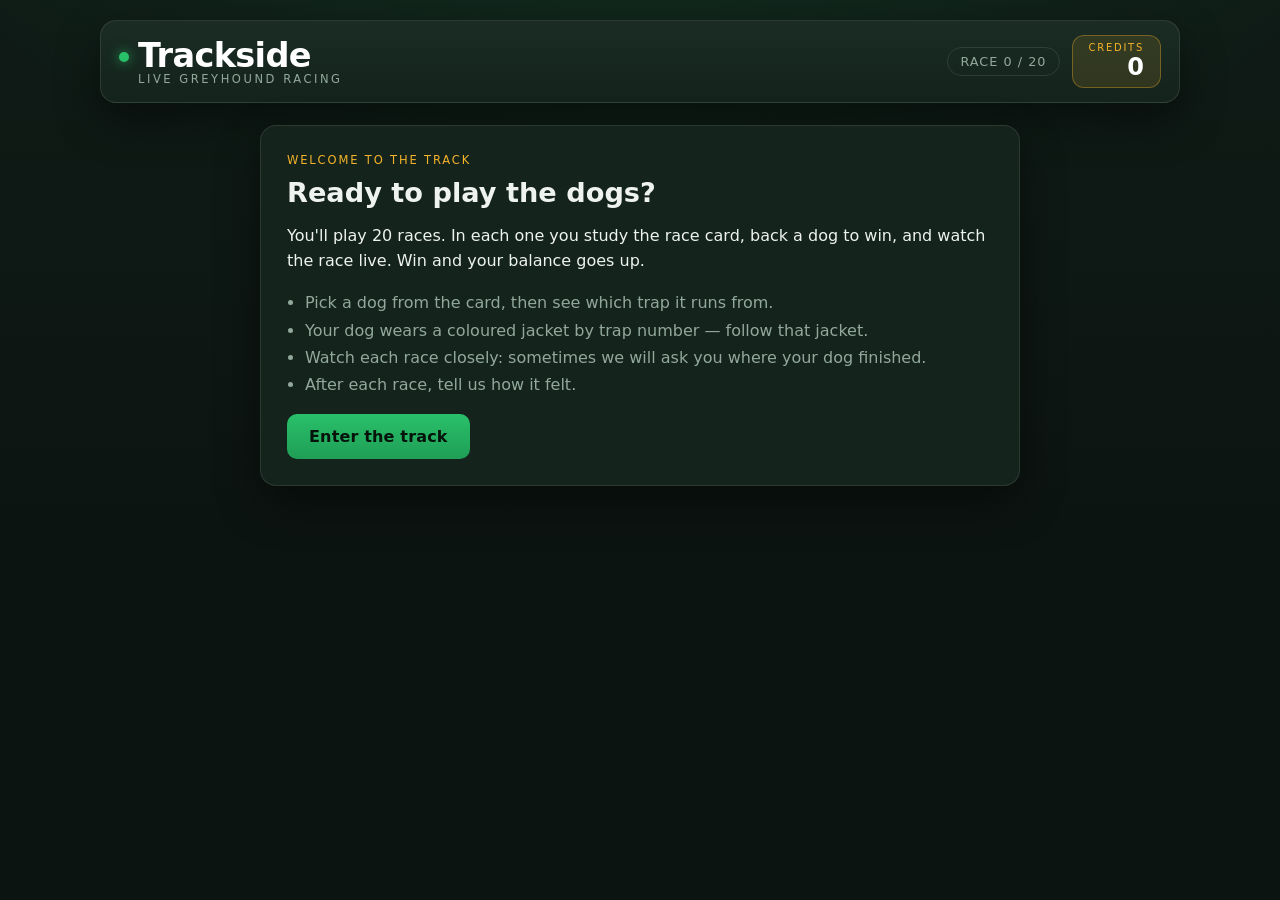
==== commit ba79a4af: "Task v2: Luke's feedback (wording, names, video fit, outcome checks) - "Unplaced" -> "Did not win", " ====
--- a/docs/index.html
+++ b/docs/index.html
@@ -33,6 +33,7 @@
           <ul class="plain-list">
             <li>Pick a dog from the card, then see which trap it runs from.</li>
             <li>Your dog wears a coloured jacket by trap number — follow that jacket.</li>
+            <li>Watch each race closely: sometimes we will ask you where your dog finished.</li>
             <li>After each race, tell us how it felt.</li>
           </ul>
           <button id="start-button" class="button primary">Enter the track</button>
@@ -77,6 +78,20 @@
           <p class="value-readout"><span id="confidence-value">–</span>/100</p>
           <p class="helper-text">Drag the slider to answer.</p>
           <button id="confidence-next" class="button primary" disabled>Watch race</button>
+        </div>
+      </section>
+
+      <section id="screen-attention" class="screen">
+        <div class="card narrow">
+          <p class="eyebrow">One quick check</p>
+          <h2 id="attention-label">Please move the slider as instructed.</h2>
+          <label class="slider-wrap" for="attention-slider">
+            <span>0</span>
+            <input id="attention-slider" class="untouched" type="range" min="0" max="100" step="1" value="50">
+            <span>100</span>
+          </label>
+          <p class="value-readout"><span id="attention-value">–</span>/100</p>
+          <button id="attention-next" class="button primary" disabled>Continue</button>
         </div>
       </section>
 
@@ -134,6 +149,20 @@
         </div>
       </section>
 
+      <section id="screen-outcome-check" class="screen">
+        <div class="card narrow">
+          <p class="eyebrow">Quick question</p>
+          <h2>Where did your dog finish in that race?</h2>
+          <p class="muted" id="outcome-check-copy"></p>
+          <div class="outcome-options" id="outcome-check-options">
+            <button class="button ghost" data-answer="1">1st</button>
+            <button class="button ghost" data-answer="2">2nd</button>
+            <button class="button ghost" data-answer="3">3rd</button>
+            <button class="button ghost" data-answer="99">Further back</button>
+          </div>
+        </div>
+      </section>
+
       <section id="screen-result" class="screen">
         <div class="card narrow">
           <p class="eyebrow">Outcome</p>
@@ -167,17 +196,29 @@
           <h2>How did that race feel?</h2>
           <div class="question-block">
             <label for="pleased-slider">How pleased were you with the outcome of this race?</label>
-            <input id="pleased-slider" class="untouched" type="range" min="0" max="100" step="1" value="50">
+            <div class="anchored-slider">
+              <span>Not at all pleased</span>
+              <input id="pleased-slider" class="untouched" type="range" min="0" max="100" step="1" value="50">
+              <span>Very pleased</span>
+            </div>
             <p class="value-readout"><span id="pleased-value">–</span>/100</p>
           </div>
           <div class="question-block">
             <label for="motivation-slider">Right now, how much do you want to play the next race?</label>
-            <input id="motivation-slider" class="untouched" type="range" min="0" max="100" step="1" value="50">
+            <div class="anchored-slider">
+              <span>Not at all</span>
+              <input id="motivation-slider" class="untouched" type="range" min="0" max="100" step="1" value="50">
+              <span>Very much</span>
+            </div>
             <p class="value-readout"><span id="motivation-value">–</span>/100</p>
           </div>
           <div class="question-block">
-            <label for="luck-slider">How lucky or unlucky do you feel right now?</label>
-            <input id="luck-slider" class="untouched" type="range" min="0" max="100" step="1" value="50">
+            <label for="luck-slider">How lucky did you feel in that race?</label>
+            <div class="anchored-slider">
+              <span>Not at all lucky</span>
+              <input id="luck-slider" class="untouched" type="range" min="0" max="100" step="1" value="50">
+              <span>Very lucky</span>
+            </div>
             <p class="value-readout"><span id="luck-value">–</span>/100</p>
           </div>
           <p class="helper-text">Drag each slider to answer.</p>
@@ -187,8 +228,8 @@
 
       <section id="screen-pgsi" class="screen">
         <div class="card narrow">
-          <p class="eyebrow">Questionnaire</p>
-          <h2>Problem Gambling Severity Index</h2>
+          <p class="eyebrow">Almost done</p>
+          <h2>A few final questions</h2>
           <p class="muted">
             Thinking about the last 12 months, please answer the following questions.
           </p>
@@ -203,7 +244,10 @@
           <h2>Session summary</h2>
           <p id="finish-copy"></p>
           <div class="button-row">
-            <button id="download-json" class="button primary">Download JSON</button>
+            <button id="return-prolific" class="button primary hidden">Return to Prolific to complete</button>
+          </div>
+          <div class="button-row">
+            <button id="download-json" class="button secondary">Download JSON</button>
             <button id="download-csv" class="button secondary">Download CSV</button>
           </div>
           <div class="button-row">
--- a/docs/styles.css
+++ b/docs/styles.css
@@ -284,10 +284,16 @@
   border-radius: 12px;
   border: 1px solid var(--line);
   background: #050806;
-  min-height: 360px;
-}
-#race-video, .video-fallback { width: 100%; min-height: 360px; }
-#race-video { display: block; pointer-events: none; }
+  min-height: 280px;
+}
+/* Keep the whole clip inside the viewport so nobody has to scroll mid-race.
+   The clips are low-res, so we cap rather than stretch them. */
+#race-video, .video-fallback {
+  width: 100%;
+  min-height: 280px;
+  max-height: calc(100vh - 300px);
+}
+#race-video { display: block; pointer-events: none; object-fit: contain; }
 
 #race-video::-webkit-media-controls,
 #race-video::-webkit-media-controls-enclosure,
@@ -390,3 +396,27 @@
   .card { padding: 18px; }
   .card-head { flex-direction: column; align-items: flex-start; }
 }
+
+/* post-race sliders with explicit verbal anchors at each end */
+.anchored-slider {
+  display: grid;
+  grid-template-columns: auto 1fr auto;
+  align-items: center;
+  gap: 12px;
+}
+.anchored-slider span { font-size: 0.8rem; color: var(--muted); white-space: nowrap; }
+
+/* "where did your dog finish" attention check */
+.outcome-options {
+  display: grid;
+  grid-template-columns: repeat(4, minmax(0, 1fr));
+  gap: 10px;
+  margin-top: 20px;
+}
+.outcome-options .button { width: 100%; }
+
+@media (max-width: 620px) {
+  .anchored-slider { grid-template-columns: 1fr; gap: 4px; }
+  .anchored-slider span { white-space: normal; }
+  .outcome-options { grid-template-columns: repeat(2, minmax(0, 1fr)); }
+}
